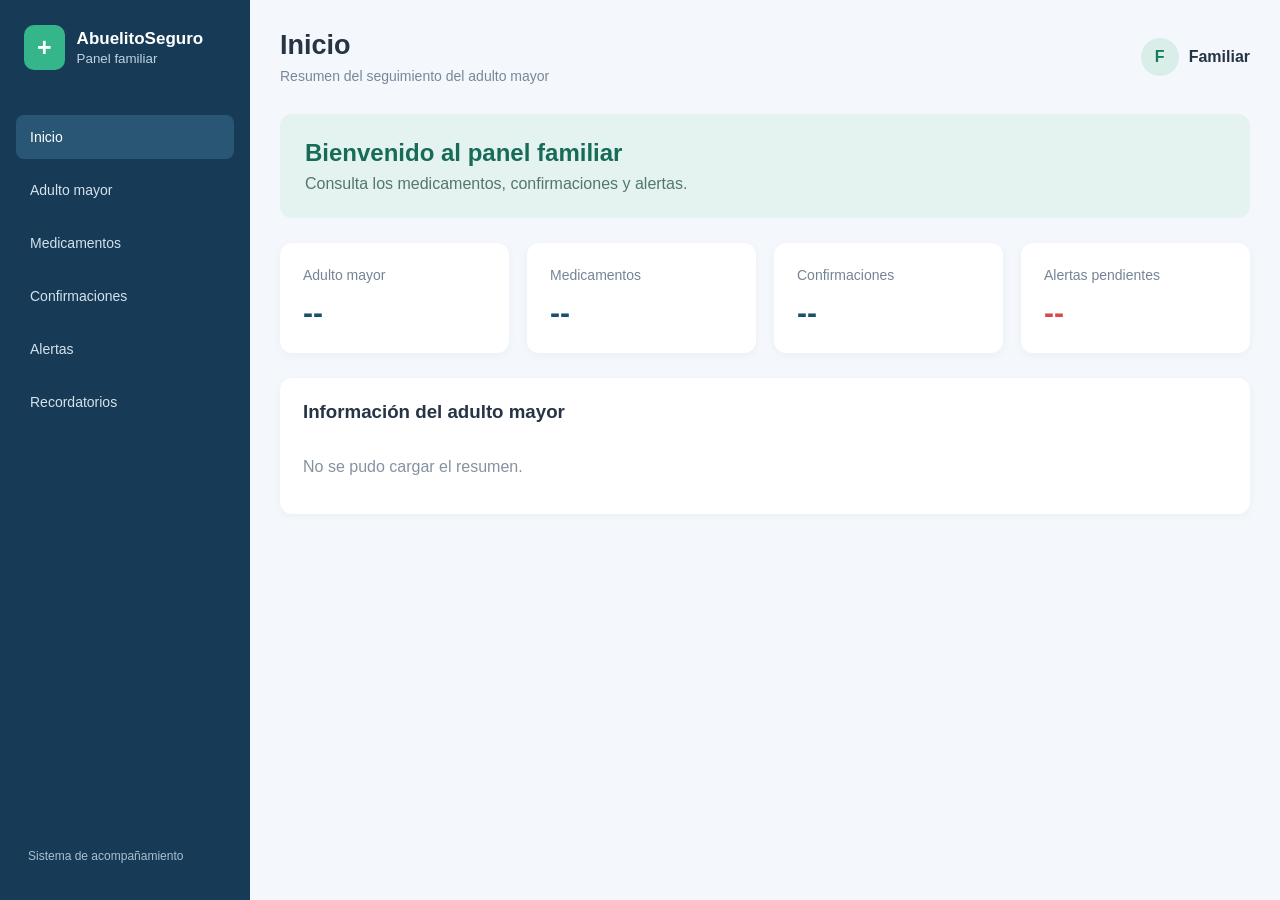
==== frontend/index.html @ b21c8796 "Respaldo inicial de AbuelitoSeguro" ====
<!DOCTYPE html>
<html lang="es">
<head>
    <meta charset="UTF-8">
    <meta name="viewport" content="width=device-width, initial-scale=1.0">
    <title>AbuelitoSeguro | Panel Familiar</title>
    <link rel="stylesheet" href="css/styles.css">
</head>
<body>

    <aside class="sidebar">
        <div class="brand">
            <span class="brand-icon">+</span>
            <div>
                <h2>AbuelitoSeguro</h2>
                <small>Panel familiar</small>
            </div>
        </div>

        <nav>
            <button class="nav-item active" data-section="dashboard">
                Inicio
            </button>
            <button class="nav-item" data-section="adulto">
                Adulto mayor
            </button>
            <button class="nav-item" data-section="medicamentos">
                Medicamentos
            </button>
            <button class="nav-item" data-section="confirmaciones">
                Confirmaciones
            </button>
            <button class="nav-item" data-section="alertas">
                Alertas
            </button>
            <button class="nav-item" data-section="recordatorios">
                Recordatorios
            </button>
        </nav>

        <div class="sidebar-footer">
            Sistema de acompañamiento
        </div>
    </aside>

    <main class="main-content">
        <header class="topbar">
            <div>
                <h1 id="page-title">Inicio</h1>
                <p>Resumen del seguimiento del adulto mayor</p>
            </div>
            <div class="user-info">
                <div class="avatar">F</div>
                <span id="familiar-nombre">Familiar</span>
            </div>
        </header>

        <section id="dashboard" class="section active">
            <div class="welcome">
                <h2>Bienvenido al panel familiar</h2>
                <p>Consulta los medicamentos, confirmaciones y alertas.</p>
            </div>

            <div class="stats-grid">
                <article class="stat-card">
                    <span>Adulto mayor</span>
                    <h2 id="total-adultos">--</h2>
                </article>
                <article class="stat-card">
                    <span>Medicamentos</span>
                    <h2 id="total-medicamentos">--</h2>
                </article>
                <article class="stat-card">
                    <span>Confirmaciones</span>
                    <h2 id="total-confirmaciones">--</h2>
                </article>
                <article class="stat-card alert-card">
                    <span>Alertas pendientes</span>
                    <h2 id="total-alertas">--</h2>
                </article>
            </div>

            <div class="content-card">
                <h3>Información del adulto mayor</h3>
                <div id="resumen-adulto">
                    Cargando información...
                </div>
            </div>
        </section>

        <section id="adulto" class="section">
            <div class="content-card">
                <h2>Datos del adulto mayor</h2>
                <div id="datos-adulto">Cargando...</div>
            </div>
        </section>

        <section id="medicamentos" class="section">
            <div class="content-card">
                <h2>Medicamentos registrados</h2>
                <div id="lista-medicamentos">Cargando...</div>
            </div>
        </section>

        <section id="confirmaciones" class="section">
            <div class="content-card">
                <h2>Historial de confirmaciones</h2>
                <div id="lista-confirmaciones">Cargando...</div>
            </div>
        </section>

        <section id="alertas" class="section">
            <div class="content-card">
                <h2>Alertas recibidas</h2>
                <div id="lista-alertas">Cargando...</div>
            </div>
        </section>

        <section id="recordatorios" class="section">
            <div class="content-card">
                <h2>Historial de recordatorios</h2>
                <div id="lista-recordatorios">Cargando...</div>
            </div>
        </section>
    </main>

    <script src="js/app.js"></script>
</body>
</html>
---- frontend/css/styles.css ----
* {
    margin: 0;
    padding: 0;
    box-sizing: border-box;
    font-family: Arial, sans-serif;
}

body {
    display: flex;
    min-height: 100vh;
    background: #f4f7fb;
    color: #263445;
}

.sidebar {
    width: 250px;
    background: #173b57;
    color: white;
    padding: 25px 16px;
    display: flex;
    flex-direction: column;
    flex-shrink: 0;
}

.brand {
    display: flex;
    align-items: center;
    gap: 12px;
    margin-bottom: 45px;
    padding: 0 8px;
}

.brand-icon {
    background: #35b58a;
    border-radius: 10px;
    padding: 8px 13px;
    font-size: 25px;
    font-weight: bold;
}

.brand h2 {
    font-size: 17px;
}

.brand small {
    color: #c1d3df;
}

nav {
    display: flex;
    flex-direction: column;
    gap: 9px;
}

.nav-item {
    border: none;
    background: transparent;
    color: #d5e2eb;
    text-align: left;
    padding: 14px;
    border-radius: 8px;
    cursor: pointer;
    font-size: 14px;
}

.nav-item:hover,
.nav-item.active {
    background: #285674;
    color: white;
}

.sidebar-footer {
    margin-top: auto;
    color: #a9c0d0;
    font-size: 12px;
    padding: 12px;
}

.main-content {
    flex: 1;
    padding: 30px;
    min-width: 0;
}

.topbar {
    display: flex;
    justify-content: space-between;
    align-items: center;
    margin-bottom: 30px;
    gap: 15px;
}

.topbar h1 {
    font-size: 27px;
    margin-bottom: 7px;
}

.topbar p {
    color: #788797;
    font-size: 14px;
}

.user-info {
    display: flex;
    align-items: center;
    gap: 10px;
    font-weight: bold;
}

.avatar {
    background: #d9eee8;
    color: #167c60;
    width: 38px;
    height: 38px;
    display: grid;
    place-items: center;
    border-radius: 50%;
}

.welcome {
    background: #e4f3ef;
    padding: 25px;
    border-radius: 12px;
    margin-bottom: 25px;
}

.welcome h2 {
    color: #176b59;
    margin-bottom: 8px;
}

.welcome p {
    color: #53766d;
}

.stats-grid {
    display: grid;
    grid-template-columns: repeat(4, 1fr);
    gap: 18px;
    margin-bottom: 25px;
}

.stat-card,
.content-card {
    background: white;
    border-radius: 12px;
    padding: 23px;
    box-shadow: 0 2px 10px rgba(0,0,0,0.04);
}

.stat-card span {
    color: #758495;
    font-size: 14px;
}

.stat-card h2 {
    font-size: 30px;
    margin-top: 12px;
    color: #1c506d;
}

.alert-card h2 {
    color: #d34c4c;
}

.content-card h2,
.content-card h3 {
    margin-bottom: 20px;
}

.section {
    display: none;
}

.section.active {
    display: block;
}

.data-list {
    display: grid;
    gap: 12px;
}

.data-item {
    padding: 14px;
    background: #f6f8fb;
    border-radius: 8px;
    line-height: 1.7;
}

.empty {
    color: #8492a0;
    padding: 15px 0;
}

.status {
    display: inline-block;
    padding: 4px 9px;
    border-radius: 20px;
    background: #e4f3ec;
    color: #237c56;
    font-size: 12px;
}

.status.pending {
    background: #fff0d8;
    color: #a56b14;
}

.status.urgent {
    background: #fde5e5;
    color: #c43c3c;
}

@media (max-width: 900px) {
    .stats-grid {
        grid-template-columns: repeat(2, 1fr);
    }
}

@media (max-width: 650px) {
    body {
        flex-direction: column;
    }

    .sidebar {
        width: 100%;
        padding: 15px;
    }

    .brand {
        margin-bottom: 15px;
    }

    nav {
        flex-direction: row;
        overflow-x: auto;
    }

    .nav-item {
        white-space: nowrap;
    }

    .sidebar-footer {
        display: none;
    }

    .main-content {
        padding: 18px;
    }

    .topbar {
        align-items: flex-start;
    }

    .stats-grid {
        grid-template-columns: 1fr 1fr;
        gap: 10px;
    }

    .stat-card {
        padding: 15px;
    }
}
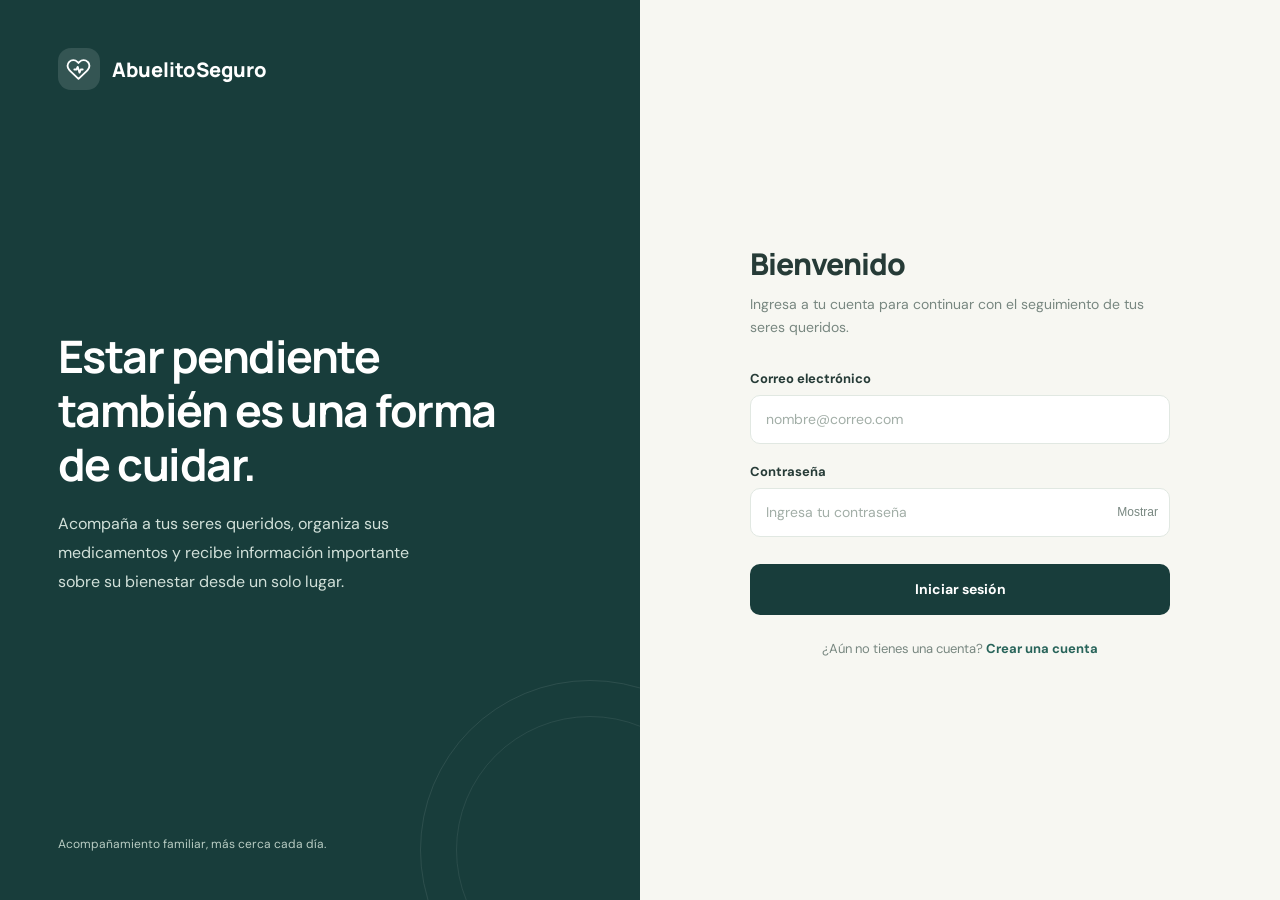
==== commit 37a36c41: "segundo  avance de AbuelitoSeguro" ====
--- a/frontend/index.html
+++ b/frontend/index.html
@@ -4,127 +4,416 @@
 <head>
     <meta charset="UTF-8">
     <meta name="viewport" content="width=device-width, initial-scale=1.0">
-    <title>AbuelitoSeguro | Panel Familiar</title>
+    <meta name="theme-color" content="#183D3B">
+
+    <title>Inicio | AbuelitoSeguro</title>
+
     <link rel="stylesheet" href="css/styles.css">
+    <script src="js/api.js" defer></script>
+    <script src="js/app.js" defer></script>
 </head>
+
 <body>
 
-    <aside class="sidebar">
-        <div class="brand">
-            <span class="brand-icon">+</span>
-            <div>
-                <h2>AbuelitoSeguro</h2>
-                <small>Panel familiar</small>
+<div class="app-layout">
+
+    <!-- NAVEGACIÓN LATERAL -->
+    <aside class="sidebar" id="sidebar">
+
+        <a href="index.html" class="brand-logo">
+            <span class="brand-symbol" aria-hidden="true">
+                <svg width="25" height="25" viewBox="0 0 24 24"
+                     fill="none" stroke="currentColor"
+                     stroke-width="1.8" stroke-linecap="round"
+                     stroke-linejoin="round">
+                    <path d="M20.8 4.6a5.5 5.5 0 0 0-7.8 0L12 5.7l-1.1-1.1a5.5 5.5 0 0 0-7.8 7.8l1.1 1.1L12 21l7.8-7.5 1.1-1.1a5.5 5.5 0 0 0-.1-7.8Z"/>
+                    <path d="M8 12h2l1.2-2.5L13 15l1.2-3H16"/>
+                </svg>
+            </span>
+            <span>AbuelitoSeguro</span>
+        </a>
+
+        <div class="sidebar-label">MENÚ PRINCIPAL</div>
+
+        <nav class="main-nav">
+
+            <button class="nav-item active" data-view="inicio">
+                <span class="nav-icon">⌂</span>
+                <span>Inicio</span>
+            </button>
+
+            <button class="nav-item" data-view="adultos">
+                <span class="nav-icon">♧</span>
+                <span>Adultos mayores</span>
+            </button>
+
+            <button class="nav-item" data-view="medicamentos">
+                <span class="nav-icon">＋</span>
+                <span>Medicamentos</span>
+            </button>
+
+            <button class="nav-item" data-view="actividad">
+                <span class="nav-icon">◷</span>
+                <span>Actividad</span>
+            </button>
+
+        </nav>
+
+        <div class="sidebar-bottom">
+            <div class="sidebar-user">
+                <div class="user-avatar" id="user-avatar">F</div>
+                <div class="user-details">
+                    <strong id="sidebar-user-name">Familiar</strong>
+                    <span>Cuenta familiar</span>
+                </div>
             </div>
+
+            <button class="logout-button" id="logout-button">
+                <span>↪</span>
+                Cerrar sesión
+            </button>
         </div>
 
-        <nav>
-            <button class="nav-item active" data-section="dashboard">
-                Inicio
-            </button>
-            <button class="nav-item" data-section="adulto">
-                Adulto mayor
-            </button>
-            <button class="nav-item" data-section="medicamentos">
-                Medicamentos
-            </button>
-            <button class="nav-item" data-section="confirmaciones">
-                Confirmaciones
-            </button>
-            <button class="nav-item" data-section="alertas">
-                Alertas
-            </button>
-            <button class="nav-item" data-section="recordatorios">
-                Recordatorios
-            </button>
-        </nav>
-
-        <div class="sidebar-footer">
-            Sistema de acompañamiento
+    </aside>
+
+    <!-- CONTENIDO PRINCIPAL -->
+    <main class="main-content">
+
+        <header class="topbar">
+
+            <button class="mobile-menu-button" id="mobile-menu-button"
+                    aria-label="Abrir menú">
+                ☰
+            </button>
+
+            <div class="breadcrumb">
+                <span>AbuelitoSeguro</span>
+                <span class="breadcrumb-separator">/</span>
+                <strong id="page-title">Inicio</strong>
+            </div>
+
+            <div class="topbar-user">
+                <span class="status-indicator"></span>
+                <span>Panel familiar</span>
+            </div>
+
+        </header>
+
+        <div class="page-container">
+
+            <div id="app-message" class="app-message"
+                 role="alert" aria-live="polite"></div>
+
+            <!-- INICIO -->
+            <section class="view active" id="view-inicio">
+
+                <div class="welcome-section">
+                    <div>
+                        <span class="eyebrow">PANEL FAMILIAR</span>
+                        <h1 id="welcome-title">Bienvenido</h1>
+                        <p>
+                            Aquí puedes consultar y organizar el
+                            acompañamiento de tus seres queridos.
+                        </p>
+                    </div>
+
+                    <div class="welcome-date" id="current-date"></div>
+                </div>
+
+                <div class="stats-grid">
+
+                    <article class="stat-card">
+                        <div class="stat-icon green">♧</div>
+                        <div>
+                            <span>Adultos registrados</span>
+                            <strong id="stat-adults">—</strong>
+                        </div>
+                    </article>
+
+                    <article class="stat-card">
+                        <div class="stat-icon blue">＋</div>
+                        <div>
+                            <span>Medicamentos registrados</span>
+                            <strong id="stat-medications">—</strong>
+                        </div>
+                    </article>
+
+                    <article class="stat-card">
+                        <div class="stat-icon orange">!</div>
+                        <div>
+                            <span>Alertas registradas</span>
+                            <strong id="stat-alerts">—</strong>
+                        </div>
+                    </article>
+
+                </div>
+
+                <div class="content-grid">
+
+                    <article class="panel-card adults-panel">
+                        <div class="panel-heading">
+                            <div>
+                                <span class="eyebrow">SEGUIMIENTO</span>
+                                <h2>Adultos mayores</h2>
+                            </div>
+
+                            <button class="text-button" data-view="adultos">
+                                Ver todos →
+                            </button>
+                        </div>
+
+                        <div id="home-adults-list" class="adult-list">
+                            <div class="loading-state">Cargando información...</div>
+                        </div>
+                    </article>
+
+                    <article class="panel-card">
+                        <div class="panel-heading">
+                            <div>
+                                <span class="eyebrow">INFORMACIÓN</span>
+                                <h2>Actividad reciente</h2>
+                            </div>
+
+                            <button class="text-button" data-view="actividad">
+                                Ver actividad →
+                            </button>
+                        </div>
+
+                        <div id="home-activity-list" class="activity-list">
+                            <div class="empty-state">
+                                Selecciona un adulto mayor para consultar su actividad.
+                            </div>
+                        </div>
+                    </article>
+
+                </div>
+
+                <div class="quick-actions">
+                    <div>
+                        <span class="eyebrow">ACCESOS DIRECTOS</span>
+                        <h2>¿Qué necesitas hacer?</h2>
+                    </div>
+
+                    <div class="quick-actions-list">
+                        <button class="quick-action" data-view="adultos">
+                            <span class="quick-action-icon">＋</span>
+                            <span>
+                                <strong>Registrar adulto</strong>
+                                <small>Agregar un familiar al seguimiento</small>
+                            </span>
+                            <span class="action-arrow">→</span>
+                        </button>
+
+                        <button class="quick-action" data-view="medicamentos">
+                            <span class="quick-action-icon">＋</span>
+                            <span>
+                                <strong>Registrar medicamento</strong>
+                                <small>Organizar dosis y horarios</small>
+                            </span>
+                            <span class="action-arrow">→</span>
+                        </button>
+                    </div>
+                </div>
+
+            </section>
+
+            <!-- ADULTOS MAYORES -->
+            <section class="view" id="view-adultos">
+
+                <div class="section-heading">
+                    <div>
+                        <span class="eyebrow">PERSONAS A TU CUIDADO</span>
+                        <h1>Adultos mayores</h1>
+                        <p>Administra el registro de las personas vinculadas a tu cuenta.</p>
+                    </div>
+                </div>
+
+                <div class="panel-card form-panel">
+                    <div class="panel-heading">
+                        <div>
+                            <h2>Registrar adulto mayor</h2>
+                            <p>Ingresa sus datos de contacto.</p>
+                        </div>
+                    </div>
+
+                    <form id="adult-form" class="inline-form">
+
+                        <div class="form-group">
+                            <label for="adult-name">Nombre completo</label>
+                            <input type="text" id="adult-name"
+                                   class="form-control"
+                                   placeholder="Nombre del adulto mayor"
+                                   maxlength="100" required>
+                        </div>
+
+                        <div class="form-group">
+                            <label for="adult-phone">Número de celular</label>
+                            <input type="tel" id="adult-phone"
+                                   class="form-control"
+                                   placeholder="519XXXXXXXX" required>
+                        </div>
+
+                        <button type="submit" class="primary-button"
+                                id="adult-submit">
+                            Registrar adulto
+                        </button>
+
+                    </form>
+                </div>
+
+                <div class="panel-card">
+                    <div class="panel-heading">
+                        <div>
+                            <h2>Personas registradas</h2>
+                            <p>Adultos mayores asociados a tu cuenta.</p>
+                        </div>
+                        <span class="count-label" id="adult-count">0 registrados</span>
+                    </div>
+
+                    <div id="adults-list" class="adult-list">
+                        <div class="loading-state">Cargando información...</div>
+                    </div>
+                </div>
+
+            </section>
+
+            <!-- MEDICAMENTOS -->
+            <section class="view" id="view-medicamentos">
+
+                <div class="section-heading">
+                    <div>
+                        <span class="eyebrow">ORGANIZACIÓN DE TRATAMIENTOS</span>
+                        <h1>Medicamentos</h1>
+                        <p>Registra los medicamentos y horarios de cada adulto mayor.</p>
+                    </div>
+                </div>
+
+                <div class="panel-card form-panel">
+
+                    <div class="panel-heading">
+                        <div>
+                            <h2>Registrar medicamento</h2>
+                            <p>Completa la información del medicamento.</p>
+                        </div>
+                    </div>
+
+                    <form id="medication-form" class="form-grid">
+
+                        <div class="form-group full-width">
+                            <label for="med-adult">Adulto mayor</label>
+                            <select id="med-adult" class="form-control" required>
+                                <option value="">Selecciona un adulto</option>
+                            </select>
+                        </div>
+
+                        <div class="form-group">
+                            <label for="med-name">Nombre del medicamento</label>
+                            <input type="text" id="med-name"
+                                   class="form-control"
+                                   placeholder="Ej. Paracetamol"
+                                   required>
+                        </div>
+
+                        <div class="form-group">
+                            <label for="med-dose">Dosis</label>
+                            <input type="text" id="med-dose"
+                                   class="form-control"
+                                   placeholder="Ej. 500 mg"
+                                   required>
+                        </div>
+
+                        <div class="form-group">
+                            <label for="med-time">Horario</label>
+                            <input type="time" id="med-time"
+                                   class="form-control" required>
+                        </div>
+
+                        <div class="form-group form-submit">
+                            <button type="submit" class="primary-button"
+                                    id="medication-submit">
+                                Registrar medicamento
+                            </button>
+                        </div>
+
+                    </form>
+                </div>
+
+                <div class="panel-card">
+                    <div class="panel-heading">
+                        <div>
+                            <h2>Medicamentos registrados</h2>
+                            <p>Consulta los medicamentos asociados a cada persona.</p>
+                        </div>
+                    </div>
+
+                    <div id="medications-list" class="medication-list">
+                        <div class="empty-state">
+                            Selecciona un adulto mayor para consultar sus medicamentos.
+                        </div>
+                    </div>
+                </div>
+
+            </section>
+
+            <!-- ACTIVIDAD -->
+            <section class="view" id="view-actividad">
+
+                <div class="section-heading">
+                    <div>
+                        <span class="eyebrow">SEGUIMIENTO Y NOTIFICACIONES</span>
+                        <h1>Actividad</h1>
+                        <p>Consulta las confirmaciones, alertas y recordatorios registrados.</p>
+                    </div>
+                </div>
+
+                <div class="panel-card">
+
+                    <div class="activity-filter">
+                        <div class="form-group">
+                            <label for="activity-adult">Adulto mayor</label>
+                            <select id="activity-adult" class="form-control">
+                                <option value="">Selecciona un adulto</option>
+                            </select>
+                        </div>
+
+                        <button class="primary-button" id="load-activity">
+                            Consultar actividad
+                        </button>
+                    </div>
+
+                    <div class="activity-tabs">
+                        <button class="activity-tab active" data-activity="confirmaciones">
+                            Confirmaciones
+                        </button>
+                        <button class="activity-tab" data-activity="alertas">
+                            Alertas
+                        </button>
+                        <button class="activity-tab" data-activity="recordatorios">
+                            Recordatorios
+                        </button>
+                    </div>
+
+                    <div id="activity-results" class="activity-list">
+                        <div class="empty-state">
+                            Selecciona un adulto mayor para consultar su actividad.
+                        </div>
+                    </div>
+
+                </div>
+
+            </section>
+
+            <footer class="app-footer">
+                AbuelitoSeguro · Panel de acompañamiento familiar
+            </footer>
+
         </div>
-    </aside>
-
-    <main class="main-content">
-        <header class="topbar">
-            <div>
-                <h1 id="page-title">Inicio</h1>
-                <p>Resumen del seguimiento del adulto mayor</p>
-            </div>
-            <div class="user-info">
-                <div class="avatar">F</div>
-                <span id="familiar-nombre">Familiar</span>
-            </div>
-        </header>
-
-        <section id="dashboard" class="section active">
-            <div class="welcome">
-                <h2>Bienvenido al panel familiar</h2>
-                <p>Consulta los medicamentos, confirmaciones y alertas.</p>
-            </div>
-
-            <div class="stats-grid">
-                <article class="stat-card">
-                    <span>Adulto mayor</span>
-                    <h2 id="total-adultos">--</h2>
-                </article>
-                <article class="stat-card">
-                    <span>Medicamentos</span>
-                    <h2 id="total-medicamentos">--</h2>
-                </article>
-                <article class="stat-card">
-                    <span>Confirmaciones</span>
-                    <h2 id="total-confirmaciones">--</h2>
-                </article>
-                <article class="stat-card alert-card">
-                    <span>Alertas pendientes</span>
-                    <h2 id="total-alertas">--</h2>
-                </article>
-            </div>
-
-            <div class="content-card">
-                <h3>Información del adulto mayor</h3>
-                <div id="resumen-adulto">
-                    Cargando información...
-                </div>
-            </div>
-        </section>
-
-        <section id="adulto" class="section">
-            <div class="content-card">
-                <h2>Datos del adulto mayor</h2>
-                <div id="datos-adulto">Cargando...</div>
-            </div>
-        </section>
-
-        <section id="medicamentos" class="section">
-            <div class="content-card">
-                <h2>Medicamentos registrados</h2>
-                <div id="lista-medicamentos">Cargando...</div>
-            </div>
-        </section>
-
-        <section id="confirmaciones" class="section">
-            <div class="content-card">
-                <h2>Historial de confirmaciones</h2>
-                <div id="lista-confirmaciones">Cargando...</div>
-            </div>
-        </section>
-
-        <section id="alertas" class="section">
-            <div class="content-card">
-                <h2>Alertas recibidas</h2>
-                <div id="lista-alertas">Cargando...</div>
-            </div>
-        </section>
-
-        <section id="recordatorios" class="section">
-            <div class="content-card">
-                <h2>Historial de recordatorios</h2>
-                <div id="lista-recordatorios">Cargando...</div>
-            </div>
-        </section>
+
     </main>
 
-    <script src="js/app.js"></script>
+</div>
+
+<div class="mobile-overlay" id="mobile-overlay"></div>
+
 </body>
 </html>
--- a/frontend/css/styles.css
+++ b/frontend/css/styles.css
@@ -1,265 +1,965 @@
+
+@import url('https://fonts.googleapis.com/css2?family=DM+Sans:wght@400;500;600;700&family=Manrope:wght@400;500;600;700;800&display=swap');
+
+:root {
+    --green-dark: #183D3B;
+    --green: #28645A;
+    --green-light: #E8F0EA;
+    --cream: #F7F7F2;
+    --white: #FFFFFF;
+    --text: #263B37;
+    --muted: #788780;
+    --border: #E1E8E2;
+    --orange: #B87935;
+    --blue: #527A9C;
+    --red: #B64242;
+    --radius: 14px;
+    --sidebar-width: 258px;
+}
 
 * {
     margin: 0;
     padding: 0;
     box-sizing: border-box;
-    font-family: Arial, sans-serif;
 }
 
 body {
-    display: flex;
     min-height: 100vh;
-    background: #f4f7fb;
-    color: #263445;
-}
+    background: var(--cream);
+    color: var(--text);
+    font-family: 'DM Sans', sans-serif;
+}
+
+button, input, select {
+    font: inherit;
+}
+
+button {
+    cursor: pointer;
+}
+
+.app-layout {
+    min-height: 100vh;
+}
+
+/* SIDEBAR */
 
 .sidebar {
-    width: 250px;
-    background: #173b57;
+    width: var(--sidebar-width);
+    height: 100vh;
+    position: fixed;
+    top: 0;
+    left: 0;
+    z-index: 20;
+    background: var(--green-dark);
     color: white;
-    padding: 25px 16px;
+    padding: 30px 20px 20px;
     display: flex;
     flex-direction: column;
+}
+
+.brand-logo {
+    display: flex;
+    align-items: center;
+    gap: 12px;
+    color: white;
+    text-decoration: none;
+    font-family: 'Manrope', sans-serif;
+    font-size: 19px;
+    font-weight: 800;
+    padding: 0 7px;
+}
+
+.brand-symbol {
+    width: 42px;
+    height: 42px;
+    background: rgba(255,255,255,.12);
+    border-radius: 13px;
+    display: grid;
+    place-items: center;
+}
+
+.sidebar-label {
+    color: #9FB9AE;
+    font-size: 10px;
+    font-weight: 700;
+    letter-spacing: 1.2px;
+    margin: 55px 10px 15px;
+}
+
+.main-nav {
+    display: flex;
+    flex-direction: column;
+    gap: 7px;
+}
+
+.nav-item {
+    width: 100%;
+    display: flex;
+    align-items: center;
+    gap: 13px;
+    padding: 13px 14px;
+    border: none;
+    border-radius: 10px;
+    color: #D0DED7;
+    background: transparent;
+    text-align: left;
+    font-size: 13px;
+    font-weight: 600;
+    transition: .2s;
+}
+
+.nav-item:hover,
+.nav-item.active {
+    color: white;
+    background: rgba(255,255,255,.12);
+}
+
+.nav-icon {
+    width: 23px;
+    text-align: center;
+    font-size: 20px;
+}
+
+.sidebar-bottom {
+    margin-top: auto;
+}
+
+.sidebar-user {
+    display: flex;
+    align-items: center;
+    gap: 11px;
+    padding: 15px 5px;
+    border-top: 1px solid rgba(255,255,255,.13);
+}
+
+.user-avatar {
+    width: 38px;
+    height: 38px;
     flex-shrink: 0;
-}
-
-.brand {
-    display: flex;
-    align-items: center;
-    gap: 12px;
-    margin-bottom: 45px;
-    padding: 0 8px;
-}
-
-.brand-icon {
-    background: #35b58a;
-    border-radius: 10px;
-    padding: 8px 13px;
+    display: grid;
+    place-items: center;
+    background: #DCE9DF;
+    color: var(--green-dark);
+    border-radius: 50%;
+    font-weight: 800;
+}
+
+.user-details {
+    display: flex;
+    flex-direction: column;
+    gap: 3px;
+    min-width: 0;
+}
+
+.user-details strong {
+    font-size: 12px;
+    overflow: hidden;
+    text-overflow: ellipsis;
+    white-space: nowrap;
+}
+
+.user-details span {
+    color: #B8CCC3;
+    font-size: 11px;
+}
+
+.logout-button {
+    width: 100%;
+    padding: 11px;
+    border: 1px solid rgba(255,255,255,.15);
+    border-radius: 9px;
+    background: transparent;
+    color: #D0DED7;
+    font-size: 12px;
+    text-align: left;
+}
+
+.logout-button:hover {
+    background: rgba(255,255,255,.1);
+    color: white;
+}
+
+/* CONTENIDO */
+
+.main-content {
+    margin-left: var(--sidebar-width);
+    min-height: 100vh;
+}
+
+.topbar {
+    height: 70px;
+    background: var(--white);
+    border-bottom: 1px solid var(--border);
+    display: flex;
+    align-items: center;
+    justify-content: space-between;
+    padding: 0 42px;
+}
+
+.breadcrumb {
+    display: flex;
+    align-items: center;
+    gap: 10px;
+    font-size: 12px;
+    color: var(--muted);
+}
+
+.breadcrumb strong {
+    color: var(--text);
+}
+
+.breadcrumb-separator {
+    color: #BBC5BE;
+}
+
+.topbar-user {
+    display: flex;
+    align-items: center;
+    gap: 9px;
+    font-size: 12px;
+    color: var(--muted);
+}
+
+.status-indicator {
+    width: 8px;
+    height: 8px;
+    border-radius: 50%;
+    background: #5B9B70;
+}
+
+.page-container {
+    max-width: 1440px;
+    margin: 0 auto;
+    padding: 38px 42px 25px;
+}
+
+.view {
+    display: none;
+}
+
+.view.active {
+    display: block;
+}
+
+.welcome-section,
+.section-heading {
+    display: flex;
+    justify-content: space-between;
+    align-items: flex-end;
+    gap: 20px;
+    margin-bottom: 30px;
+}
+
+.eyebrow {
+    display: block;
+    color: var(--green);
+    font-size: 10px;
+    font-weight: 800;
+    letter-spacing: 1.3px;
+    margin-bottom: 10px;
+}
+
+h1, h2 {
+    font-family: 'Manrope', sans-serif;
+    letter-spacing: -.6px;
+}
+
+.welcome-section h1,
+.section-heading h1 {
+    font-size: 30px;
+    font-weight: 800;
+    margin-bottom: 9px;
+}
+
+.welcome-section p,
+.section-heading p {
+    color: var(--muted);
+    font-size: 13px;
+    line-height: 1.7;
+}
+
+.welcome-date {
+    color: var(--muted);
+    font-size: 12px;
+    white-space: nowrap;
+    padding-bottom: 5px;
+}
+
+/* TARJETAS DE RESUMEN */
+
+.stats-grid {
+    display: grid;
+    grid-template-columns: repeat(3, minmax(0, 1fr));
+    gap: 17px;
+    margin-bottom: 22px;
+}
+
+.stat-card {
+    min-height: 108px;
+    display: flex;
+    align-items: center;
+    gap: 16px;
+    padding: 21px;
+    background: white;
+    border: 1px solid var(--border);
+    border-radius: var(--radius);
+}
+
+.stat-icon {
+    width: 45px;
+    height: 45px;
+    flex-shrink: 0;
+    display: grid;
+    place-items: center;
+    border-radius: 12px;
+    font-size: 22px;
+    font-weight: 700;
+}
+
+.stat-icon.green {
+    background: var(--green-light);
+    color: var(--green);
+}
+
+.stat-icon.blue {
+    background: #EAF0F6;
+    color: var(--blue);
+}
+
+.stat-icon.orange {
+    background: #F8EFE3;
+    color: var(--orange);
+}
+
+.stat-card div:last-child {
+    display: flex;
+    flex-direction: column;
+    gap: 5px;
+}
+
+.stat-card span {
+    font-size: 11px;
+    color: var(--muted);
+}
+
+.stat-card strong {
+    font-family: 'Manrope', sans-serif;
     font-size: 25px;
-    font-weight: bold;
-}
-
-.brand h2 {
+}
+
+/* PANELES */
+
+.content-grid {
+    display: grid;
+    grid-template-columns: 1.1fr .9fr;
+    gap: 18px;
+    margin-bottom: 22px;
+}
+
+.panel-card {
+    background: white;
+    border: 1px solid var(--border);
+    border-radius: var(--radius);
+    padding: 23px;
+    margin-bottom: 20px;
+    min-width: 0;
+}
+
+.panel-heading {
+    display: flex;
+    justify-content: space-between;
+    align-items: center;
+    gap: 15px;
+    margin-bottom: 20px;
+}
+
+.panel-heading h2 {
     font-size: 17px;
-}
-
-.brand small {
-    color: #c1d3df;
-}
-
-nav {
-    display: flex;
-    flex-direction: column;
-    gap: 9px;
-}
-
-.nav-item {
+    margin-bottom: 5px;
+}
+
+.panel-heading p {
+    font-size: 12px;
+    color: var(--muted);
+}
+
+.text-button {
     border: none;
     background: transparent;
-    color: #d5e2eb;
+    color: var(--green);
+    font-size: 12px;
+    font-weight: 700;
+    white-space: nowrap;
+}
+
+.text-button:hover {
+    text-decoration: underline;
+}
+
+.count-label {
+    padding: 7px 10px;
+    border-radius: 20px;
+    background: var(--green-light);
+    color: var(--green);
+    font-size: 11px;
+    font-weight: 700;
+}
+
+/* LISTAS */
+
+.adult-list,
+.activity-list,
+.medication-list {
+    display: flex;
+    flex-direction: column;
+}
+
+.adult-item,
+.medication-item,
+.activity-item {
+    display: flex;
+    align-items: center;
+    justify-content: space-between;
+    gap: 12px;
+    padding: 14px 0;
+    border-bottom: 1px solid #EDF0EC;
+}
+
+.adult-item:last-child,
+.medication-item:last-child,
+.activity-item:last-child {
+    border-bottom: none;
+}
+
+.adult-item-main,
+.medication-item-main {
+    display: flex;
+    align-items: center;
+    gap: 12px;
+    min-width: 0;
+}
+
+.adult-avatar {
+    width: 40px;
+    height: 40px;
+    flex-shrink: 0;
+    border-radius: 12px;
+    background: var(--green-light);
+    color: var(--green);
+    display: grid;
+    place-items: center;
+    font-weight: 800;
+}
+
+.item-information {
+    min-width: 0;
+}
+
+.item-information strong {
+    display: block;
+    font-size: 13px;
+    overflow-wrap: anywhere;
+}
+
+.item-information span {
+    display: block;
+    color: var(--muted);
+    font-size: 11px;
+    margin-top: 5px;
+}
+
+.item-tag {
+    color: var(--green);
+    background: var(--green-light);
+    border-radius: 20px;
+    padding: 6px 9px;
+    font-size: 10px;
+    white-space: nowrap;
+}
+
+.activity-item {
+    align-items: flex-start;
+}
+
+.activity-marker {
+    width: 9px;
+    height: 9px;
+    flex-shrink: 0;
+    border-radius: 50%;
+    margin-top: 5px;
+    background: var(--green);
+}
+
+.activity-copy {
+    flex: 1;
+    min-width: 0;
+}
+
+.activity-copy strong {
+    display: block;
+    font-size: 12px;
+    line-height: 1.5;
+    overflow-wrap: anywhere;
+}
+
+.activity-copy span {
+    display: block;
+    color: var(--muted);
+    font-size: 11px;
+    margin-top: 4px;
+}
+
+.activity-date {
+    color: var(--muted);
+    font-size: 10px;
+    white-space: nowrap;
+}
+
+.status-tag {
+    display: inline-block;
+    padding: 5px 8px;
+    border-radius: 20px;
+    background: #EEF2EF;
+    color: var(--muted);
+    font-size: 10px;
+    font-weight: 700;
+}
+
+.status-tag.alert {
+    background: #FCECEC;
+    color: var(--red);
+}
+
+.status-tag.confirmed {
+    background: var(--green-light);
+    color: var(--green);
+}
+
+/* ACCESOS DIRECTOS */
+
+.quick-actions {
+    margin-top: 30px;
+}
+
+.quick-actions h2 {
+    font-size: 19px;
+}
+
+.quick-actions-list {
+    display: grid;
+    grid-template-columns: 1fr 1fr;
+    gap: 14px;
+    margin-top: 17px;
+}
+
+.quick-action {
+    display: flex;
+    align-items: center;
+    gap: 13px;
+    padding: 17px;
+    border: 1px solid var(--border);
+    border-radius: 12px;
+    background: white;
+    color: var(--text);
     text-align: left;
-    padding: 14px;
-    border-radius: 8px;
-    cursor: pointer;
-    font-size: 14px;
-}
-
-.nav-item:hover,
-.nav-item.active {
-    background: #285674;
-    color: white;
-}
-
-.sidebar-footer {
-    margin-top: auto;
-    color: #a9c0d0;
-    font-size: 12px;
-    padding: 12px;
-}
-
-.main-content {
-    flex: 1;
-    padding: 30px;
-    min-width: 0;
-}
-
-.topbar {
-    display: flex;
-    justify-content: space-between;
-    align-items: center;
-    margin-bottom: 30px;
-    gap: 15px;
-}
-
-.topbar h1 {
-    font-size: 27px;
-    margin-bottom: 7px;
-}
-
-.topbar p {
-    color: #788797;
-    font-size: 14px;
-}
-
-.user-info {
-    display: flex;
-    align-items: center;
-    gap: 10px;
-    font-weight: bold;
-}
-
-.avatar {
-    background: #d9eee8;
-    color: #167c60;
+    transition: .2s;
+}
+
+.quick-action:hover {
+    border-color: #A7BDB0;
+    transform: translateY(-2px);
+}
+
+.quick-action-icon {
     width: 38px;
     height: 38px;
     display: grid;
     place-items: center;
-    border-radius: 50%;
-}
-
-.welcome {
-    background: #e4f3ef;
-    padding: 25px;
-    border-radius: 12px;
-    margin-bottom: 25px;
-}
-
-.welcome h2 {
-    color: #176b59;
+    flex-shrink: 0;
+    border-radius: 10px;
+    background: var(--green-light);
+    color: var(--green);
+    font-size: 21px;
+}
+
+.quick-action > span:nth-child(2) {
+    flex: 1;
+    min-width: 0;
+}
+
+.quick-action strong,
+.quick-action small {
+    display: block;
+}
+
+.quick-action strong {
+    font-size: 12px;
+}
+
+.quick-action small {
+    margin-top: 5px;
+    font-size: 10px;
+    color: var(--muted);
+}
+
+.action-arrow {
+    color: var(--green);
+    font-size: 18px;
+}
+
+/* FORMULARIOS */
+
+.form-panel {
+    margin-top: 20px;
+}
+
+.inline-form {
+    display: grid;
+    grid-template-columns: 1fr 1fr auto;
+    align-items: end;
+    gap: 16px;
+}
+
+.form-grid {
+    display: grid;
+    grid-template-columns: 1fr 1fr;
+    gap: 16px;
+}
+
+.form-group {
+    min-width: 0;
+    margin-bottom: 0;
+}
+
+.form-group label {
+    display: block;
+    font-size: 12px;
+    font-weight: 700;
     margin-bottom: 8px;
 }
 
-.welcome p {
-    color: #53766d;
-}
-
-.stats-grid {
-    display: grid;
-    grid-template-columns: repeat(4, 1fr);
-    gap: 18px;
-    margin-bottom: 25px;
-}
-
-.stat-card,
-.content-card {
+.form-control {
+    width: 100%;
+    height: 46px;
+    padding: 0 13px;
+    border: 1px solid var(--border);
+    border-radius: 9px;
     background: white;
-    border-radius: 12px;
-    padding: 23px;
-    box-shadow: 0 2px 10px rgba(0,0,0,0.04);
-}
-
-.stat-card span {
-    color: #758495;
-    font-size: 14px;
-}
-
-.stat-card h2 {
-    font-size: 30px;
-    margin-top: 12px;
-    color: #1c506d;
-}
-
-.alert-card h2 {
-    color: #d34c4c;
-}
-
-.content-card h2,
-.content-card h3 {
+    color: var(--text);
+    font-family: inherit;
+    font-size: 13px;
+    outline: none;
+    transition: .2s;
+}
+
+.form-control::placeholder {
+    color: #A2AEA7;
+}
+
+.form-control:focus {
+    border-color: var(--green);
+    box-shadow: 0 0 0 3px rgba(40,100,90,.09);
+}
+
+.primary-button {
+    min-height: 46px;
+    padding: 0 19px;
+    border: none;
+    border-radius: 9px;
+    background: var(--green-dark);
+    color: white;
+    font-size: 12px;
+    font-weight: 700;
+    transition: .2s;
+}
+
+.primary-button:hover {
+    background: var(--green);
+}
+
+.primary-button:disabled {
+    opacity: .6;
+    cursor: wait;
+}
+
+.full-width {
+    grid-column: 1 / -1;
+}
+
+.form-submit {
+    display: flex;
+    align-items: end;
+}
+
+.form-submit .primary-button {
+    width: 100%;
+}
+
+.loading-state,
+.empty-state {
+    padding: 24px 12px;
+    text-align: center;
+    color: var(--muted);
+    font-size: 12px;
+    line-height: 1.6;
+}
+
+.empty-state {
+    border: 1px dashed var(--border);
+    border-radius: 10px;
+}
+
+/* ACTIVIDAD */
+
+.activity-filter {
+    display: flex;
+    align-items: end;
+    gap: 14px;
+    max-width: 650px;
+}
+
+.activity-filter .form-group {
+    flex: 1;
+}
+
+.activity-tabs {
+    display: flex;
+    gap: 22px;
+    border-bottom: 1px solid var(--border);
+    margin: 25px 0 8px;
+    overflow-x: auto;
+}
+
+.activity-tab {
+    padding: 12px 2px;
+    background: transparent;
+    border: none;
+    border-bottom: 2px solid transparent;
+    color: var(--muted);
+    font-size: 12px;
+    font-weight: 700;
+    white-space: nowrap;
+}
+
+.activity-tab.active {
+    color: var(--green);
+    border-bottom-color: var(--green);
+}
+
+/* MENSAJES Y PIE */
+
+.app-message {
+    display: none;
+    padding: 12px 15px;
     margin-bottom: 20px;
-}
-
-.section {
+    border-radius: 9px;
+    font-size: 12px;
+    line-height: 1.5;
+}
+
+.app-message.error {
+    display: block;
+    color: #9F3030;
+    background: #FCECEC;
+}
+
+.app-message.success {
+    display: block;
+    color: #28634B;
+    background: #E7F2EA;
+}
+
+.app-footer {
+    margin-top: 40px;
+    padding: 18px 0;
+    border-top: 1px solid var(--border);
+    color: var(--muted);
+    font-size: 10px;
+}
+
+.mobile-menu-button,
+.mobile-overlay {
     display: none;
 }
 
-.section.active {
-    display: block;
-}
-
-.data-list {
-    display: grid;
-    gap: 12px;
-}
-
-.data-item {
-    padding: 14px;
-    background: #f6f8fb;
+/* RESPONSIVE */
+
+@media (max-width: 1100px) {
+    .page-container {
+        padding: 30px 25px;
+    }
+
+    .topbar {
+        padding: 0 25px;
+    }
+
+    .content-grid {
+        grid-template-columns: 1fr;
+    }
+
+    .inline-form {
+        grid-template-columns: 1fr 1fr;
+    }
+
+    .inline-form .primary-button {
+        grid-column: 1 / -1;
+    }
+}
+
+@media (max-width: 760px) {
+    :root {
+        --sidebar-width: 0px;
+    }
+
+    .sidebar {
+        width: 270px;
+        transform: translateX(-100%);
+        transition: transform .25s ease;
+    }
+
+    .sidebar.open {
+        transform: translateX(0);
+    }
+
+    .main-content {
+        margin-left: 0;
+        padding-bottom: 65px;
+    }
+
+    .topbar {
+        height: 62px;
+        padding: 0 17px;
+        gap: 12px;
+    }
+
+    .mobile-menu-button {
+        display: block;
+        border: none;
+        background: transparent;
+        color: var(--green-dark);
+        font-size: 22px;
+    }
+
+    .topbar-user {
+        font-size: 10px;
+    }
+
+    .page-container {
+        padding: 27px 17px;
+    }
+
+    .welcome-section,
+    .section-heading {
+        align-items: flex-start;
+        flex-direction: column;
+        gap: 10px;
+    }
+
+    .welcome-section h1,
+    .section-heading h1 {
+        font-size: 25px;
+    }
+
+    .welcome-date {
+        padding: 0;
+    }
+
+    .stats-grid {
+        grid-template-columns: 1fr;
+        gap: 10px;
+    }
+
+    .stat-card {
+        min-height: 85px;
+        padding: 15px;
+    }
+
+    .content-grid {
+        gap: 0;
+    }
+
+    .panel-card {
+        padding: 17px;
+    }
+
+    .quick-actions-list {
+        grid-template-columns: 1fr;
+    }
+
+    .inline-form,
+    .form-grid {
+        grid-template-columns: 1fr;
+    }
+
+    .full-width {
+        grid-column: auto;
+    }
+
+    .inline-form .primary-button {
+        grid-column: auto;
+    }
+
+    .activity-filter {
+        flex-direction: column;
+        align-items: stretch;
+    }
+
+    .activity-filter .primary-button {
+        width: 100%;
+    }
+
+    .panel-heading {
+        align-items: flex-start;
+    }
+
+    .activity-date {
+        white-space: normal;
+        text-align: right;
+    }
+
+    .mobile-overlay {
+        position: fixed;
+        inset: 0;
+        z-index: 15;
+        background: rgba(15,30,26,.4);
+    }
+
+    .mobile-overlay.active {
+        display: block;
+    }
+
+    .app-footer {
+        margin-top: 25px;
+    }
+}
+
+
+/* BOTÓN PARA ATENDER ALERTAS */
+
+.alert-action-button {
+    padding: 9px 13px;
+    border: 1px solid var(--green);
     border-radius: 8px;
-    line-height: 1.7;
-}
-
-.empty {
-    color: #8492a0;
-    padding: 15px 0;
-}
-
-.status {
-    display: inline-block;
-    padding: 4px 9px;
-    border-radius: 20px;
-    background: #e4f3ec;
-    color: #237c56;
-    font-size: 12px;
-}
-
-.status.pending {
-    background: #fff0d8;
-    color: #a56b14;
-}
-
-.status.urgent {
-    background: #fde5e5;
-    color: #c43c3c;
-}
-
-@media (max-width: 900px) {
-    .stats-grid {
-        grid-template-columns: repeat(2, 1fr);
-    }
-}
-
-@media (max-width: 650px) {
-    body {
-        flex-direction: column;
-    }
-
-    .sidebar {
-        width: 100%;
-        padding: 15px;
-    }
-
-    .brand {
-        margin-bottom: 15px;
-    }
-
-    nav {
-        flex-direction: row;
-        overflow-x: auto;
-    }
-
-    .nav-item {
-        white-space: nowrap;
-    }
-
-    .sidebar-footer {
-        display: none;
-    }
-
-    .main-content {
-        padding: 18px;
-    }
-
-    .topbar {
-        align-items: flex-start;
-    }
-
-    .stats-grid {
-        grid-template-columns: 1fr 1fr;
-        gap: 10px;
-    }
-
-    .stat-card {
-        padding: 15px;
-    }
-}
+    background: white;
+    color: var(--green);
+    font-size: 11px;
+    font-weight: 700;
+    white-space: nowrap;
+    transition: .2s;
+}
+
+.alert-action-button:hover {
+    background: var(--green-light);
+}
+
+.alert-action-button:disabled {
+    opacity: .6;
+    cursor: wait;
+}
+
+@media (max-width: 760px) {
+    .alert-action-button {
+        margin-left: 21px;
+    }
+}
